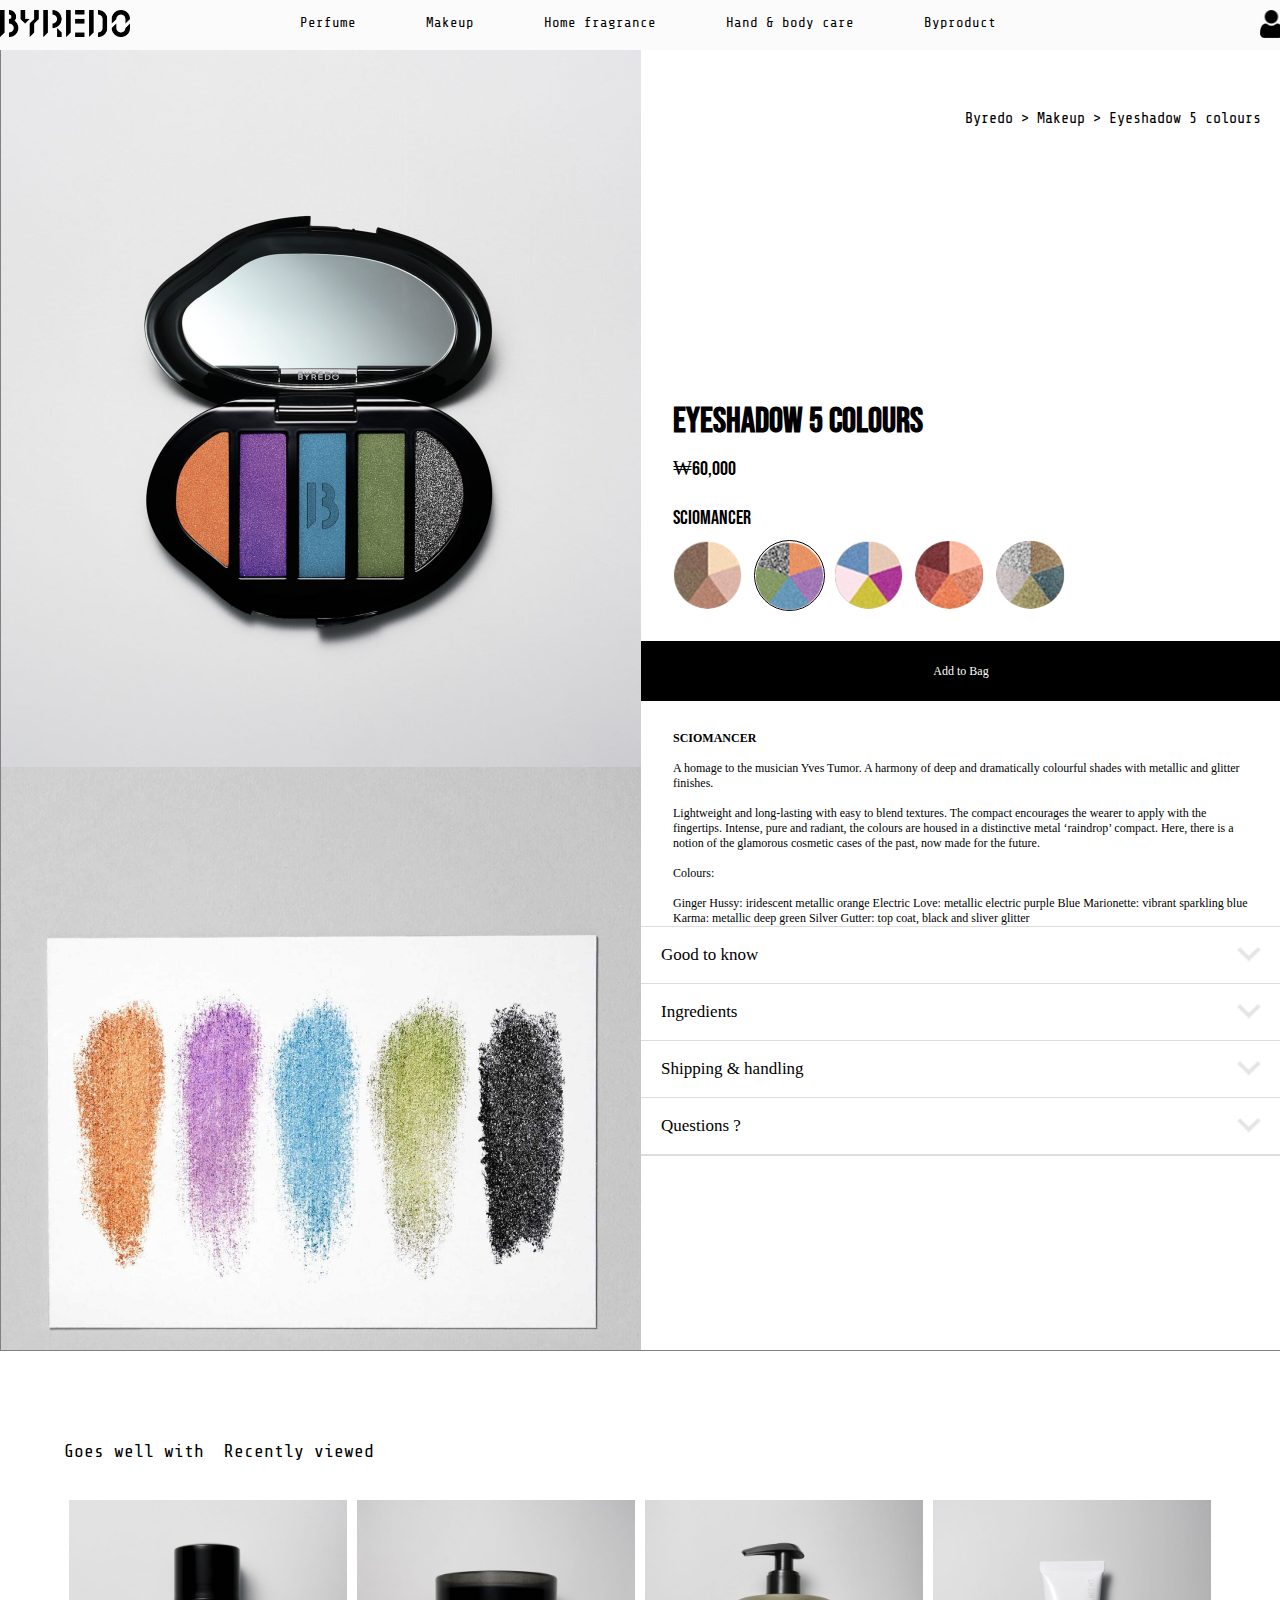
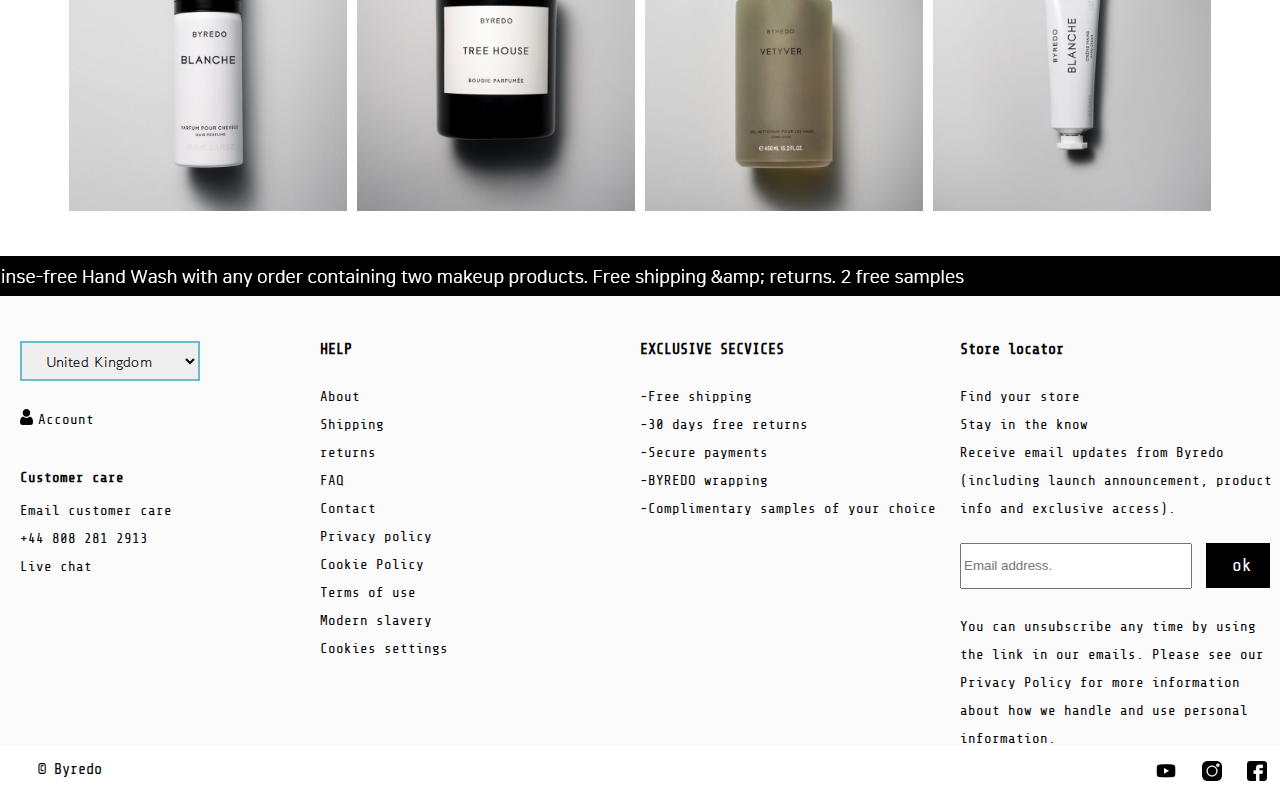
==== index2.html @ dfbf220b "Add files via upload" ====
<!DOCTYPE html>
<html lang="en">

<head>
    <meta charset="UTF-8">
    <title>Document</title>
    <meta name="viewport" content="width=device-width, initial-scale=1, minimum-scale=1, maximum-scale=1, user-scalable=no">

    <link rel="stylesheet" href="common/css/common.css">
    <link rel="stylesheet" href="maincss/main.css">
    <link rel="stylesheet" href="maincss/media.css">
    <link rel="stylesheet" href="common/css/common-media.css">

    <script src="mainjs/jquery-1.10.2.min.js"></script>
    <script src="js/jquery-3.4.1.min.js"></script>


    <link href="https://fonts.googleapis.com/css2?family=Major+Mono+Display&family=Share+Tech+Mono&display=swap" rel="stylesheet">
    <link href="https://fonts.googleapis.com/css2?family=Bebas+Neue&display=swap" rel="stylesheet">
    <link href="https://fonts.googleapis.com/css2?family=Oswald&Display&family=Gowun+Dodum&display=swap" rel="stylesheet">

    <link rel="preconnect" href="https://fonts.gstatic.com">


    <script type="text/javascript" src="mainjs/bestbook_zone.js"></script> <!-- 제이쿼리 라이이브러리 연동 -->
    <script type="text/javascript" src="mainjs/jquery.bxslider.min.js"></script> <!-- bxSlider 플러그인 연동 -->


    <script src="mainjs/main.js"></script>
    <script src="common/js/common.js"></script>

    <link rel="shortcut icon" href="images/favicon.ico">
</head>

<style>
.cont1 .c2 .circles li:first-child img {border:none;}   
.cont1 .c2 .circles li:first-child img:hover {border:solid 1px #000;}  
.cont1 .c2 .circles li:nth-child(2) img {border:solid 1px #000;}
</style>
<body>

    <header class="header">

        <div class="header_menu_mt">
            <h1><a href="index.html"><img src="images/logo.png" alt="logo_pc"></a></h1>

            <p class="ic_menu"><img src="images/menu_icon.png" alt="ic_menu"></p>
            <p class="search"><a href="#"><img src="images/search2.png" alt="search"></a></p>

            <div class="search_box">
                <div class="search_in">
                    <input type="text" placeholder="search" class="search_txt">
                    <!--<input type="button" value="search" class="search_btn">-->
                    <p class="close_btn"><a>x</a></p>
                </div>
            </div>
        </div>



        <div class="header_menu_pc">
            <div class="header_menu">
                <h1><a href="index.html"><img src="images/logo.png"></a></h1>
                <nav class="nav">
                    <ul class="gnb">
                        <li><a href="#">Perfume<span class="circle"></span></a>
                            <ul class="sub1 subm">
                                <li><a href="#">Discover</a>
                                    <ul>
                                        <li><a href="#">Best sellers</a></li>
                                        <li><a href="#">New arrivals</a></li>
                                        <li><a href="#">Gift card</a></li>
                                        <li><a href="#">Mister Marvelous</a></li>
                                    </ul>
                                </li>
                                <li><a href="#">Categories</a>
                                    <ul>
                                        <li><a href="#">Shop all</a></li>
                                        <li><a href="#">Perfumes</a></li>
                                        <li><a href="#">Discovert set</a></li>
                                        <li><a href="#">Travel editions</a></li>
                                        <li><a href="#">Perfume extracts</a></li>
                                        <li><a href="#">Hair perfumes</a></li>
                                    </ul>
                                </li>
                                <li><a href="#">Best sellers</a>
                                    <ul>
                                        <li><a href="#">Bal d'Afrique</a></li>
                                        <li><a href="#">Majave Ghost</a></li>
                                        <li><a href="#">Gypsy Water</a></li>
                                        <li><a href="#">Rose of No Man's Land</a></li>
                                        <li><a href="#">Blanche</a></li>
                                    </ul>
                                </li>
                                <li><a href="#"><img src="images/sub_1.png"></a>
                                </li>
                            </ul>
                        </li>
                        <li><a href="#">Makeup<span class="circle"></span></a>
                            <ul class="sub2 subm">
                                <li><a href="#">Discover</a>
                                    <ul>
                                        <li><a href="#">Best sellers</a></li>
                                        <li><a href="#">New arrivals</a></li>
                                        <li><a href="#">Gift card</a></li>
                                        <li><a href="#">Mister Marvelous</a></li>
                                    </ul>
                                </li>
                                <li><a href="#">Categories</a>
                                    <ul>
                                        <li><a href="#">Shop all</a></li>
                                        <li><a href="#">Eyes</a></li>
                                        <li><a href="#">Lips</a></li>
                                        <li><a href="#">Face</a></li>
                                        <li><a href="#">Accessories</a></li>
                                    </ul>
                                </li>
                                <li><a href="#">Product<span class="circle"></span></a>
                                    <ul>
                                        <li><a href="#">Mascara</a></li>
                                        <li><a href="#">Eyeliner</a></li>
                                        <li><a href="#">Eyeshadow</a></li>
                                        <li><a href="#">Lipstick</a></li>
                                        <li><a href="#">Lip Balm</a></li>
                                        <li><a href="#">Colour Stick</a></li>
                                        <li><a href="#">Pencil</a></li>
                                    </ul>
                                </li>
                                <li><a href="#"><img src="images/sub_2a.png"></a>
                                </li>
                                <li><a href="#"><img src="images/sub_2b.png"></a></li>
                            </ul>
                        </li>
                        <li><a href="#">Home fragrance<span class="circle"></span></a>
                            <ul class="sub3 subm">
                                <li><a href="#">Discover</a>
                                    <ul>
                                        <li><a href="#">Best sellers</a></li>
                                        <li><a href="#">New arrivals</a></li>
                                        <li><a href="#">Gift card</a></li>
                                        <li><a href="#">Mister Marvelous</a></li>
                                    </ul>
                                </li>
                                <li><a href="#">Categories</a>
                                    <ul>
                                        <li><a href="#">shop all</a></li>
                                        <li><a href="#">candies</a></li>
                                        <li><a href="#">home fragrances</a></li>
                                        <li><a href="#">Textile perfume</a></li>
                                        <li><a href="#">Bentgablenits</a></li>
                                        <li><a href="#">Accessories</a></li>

                                    </ul>
                                </li>
                                <li><a href="#"><img src="images/sub_3a.png"></a>
                                </li>
                                <li><a href="#"><img src="images/sub_3b.png"></a>
                                </li>
                            </ul>
                        </li>
                        <li><a href="#">Hand &amp; body care<span class="circle"></span></a>
                            <ul class="sub4 subm">
                                <li><a href="#">Discover</a>
                                    <ul>
                                        <li><a href="#">Best sellers</a></li>
                                        <li><a href="#">New arrivals</a></li>
                                        <li><a href="#">Gift card</a></li>
                                        <li><a href="#">Mister Marvelous</a></li>
                                    </ul>
                                </li>
                                <li><a href="#">Categories</a>
                                    <ul>
                                        <li><a href="#">shop all</a></li>
                                        <li><a href="#">Hand care</a></li>
                                        <li><a href="#">Body care</a></li>
                                    </ul>
                                </li>
                                <li><a href="#"><img src="images/sub_4a.png"></a>
                                    <ul>
                                    </ul>
                                </li>
                                <li><a href="#"><img src="images/sub_4b.png"></a>
                                </li>
                            </ul>
                        </li>
                        <li><a href="#">Byproduct<span class="circle"></span></a>
                            <ul class="subm sub5">
                                <li><a href="#">Discover</a>
                                    <ul>
                                        <li><a href="#">Best sellers</a></li>
                                        <li><a href="#">New arrivals</a></li>
                                        <li><a href="#">Gift card</a></li>
                                        <li><a href="#">Mister Marvelous</a></li>
                                    </ul>
                                </li>
                                <li><a href="#">Categories</a>
                                    <ul>
                                        <li><a href="#">Latest drop</a></li>
                                        <li><a href="#">Eyewear</a></li>
                                        <li><a href="#">small leather goods</a></li>
                                        <li><a href="#">Footwear</a></li>
                                        <li><a href="#">Home</a></li>
                                        <li><a href="#">About Byproduct</a></li>
                                    </ul>
                                </li>
                                <li><a href="#">Product<span class="circle"></span></a>
                                    <ul>
                                        <li><a href="#">BYPRODCUT 37 - The Slash</a></li>
                                        <li><a href="#">BYPRODUCT 36 - Infraluna</a></li>
                                    </ul>
                                </li>
                                <li><a href="#"><img src="images/sub_5a.png"></a>
                                </li>
                            </ul>
                        </li>
                    </ul>
                    <!--gnb-->
                    <ul class="gnb2">
                        <li class="user"><a href="#"><img src="images/user.png"></a></li>
                        <li class="search"><a href="#"><img src="images/search.png"></a></li>
                    </ul>
                </nav>
                <!--nav-->
            </div>
            <!--head_menu-->
        </div>
        <!-------header_menu_pc-------->
        

        <div class="gnb_back"></div>


        <div class="search_box">
            <div class="search_in">
                <input type="text" placeholder="Search" class="search_txt">
                <p class="close_btn"><a>x</a></p>
            </div>
        </div>
        <!--search_box-->
        <div class="user_box">
            <ul>
                <li><a href="#">Login</a></li>
                <li><a href="#">Join</a></li>
                <li><a href="#">Shipping</a></li>
                <li><a href="#">Service</a></li>
            </ul>
        </div>

    </header>
    <!----------------------------header--------------------------->
    
    

    

    <div class="left_menu">
        <ul class="gnb3">
            <li><a href="#">Perfume</a>
                <ul class="sub1 subm">
                    <li><a href="#">Discover</a>
                        <ul>
                            <li><a href="#">Best sellers</a></li>
                            <li><a href="#">New arrivals</a></li>
                            <li><a href="#">Gift card</a></li>
                            <li><a href="#">Mister Marvelous</a></li>
                        </ul>
                    </li>
                    <li><a href="#">Categories</a>
                        <ul>
                            <li><a href="#">Shop all</a></li>
                            <li><a href="#">Perfumes</a></li>
                            <li><a href="#">Discovert set</a></li>
                            <li><a href="#">Travel editions</a></li>
                            <li><a href="#">Perfume extracts</a></li>
                            <li><a href="#">Hair perfumes</a></li>
                        </ul>
                    </li>
                    <li><a href="#">Best sellers</a>
                        <ul>
                            <li><a href="#">Bal d'Afrique</a></li>
                            <li><a href="#">Majave Ghost</a></li>
                            <li><a href="#">Gypsy Water</a></li>
                            <li><a href="#">Rose of No Man's Land</a></li>
                            <li><a href="#">Blanche</a></li>
                        </ul>
                    </li>
                    <li><a href="#"><img src="images/sub_1.png"></a>
                    </li>
                </ul>
            </li>
            <li><a href="#">Makeup</a>
                <ul class="sub2 subm">
                    <li><a href="#">Discover</a>
                        <ul>
                            <li><a href="#">Best sellers</a></li>
                            <li><a href="#">New arrivals</a></li>
                            <li><a href="#">Gift card</a></li>
                            <li><a href="#">Mister Marvelous</a></li>
                        </ul>
                    </li>
                    <li><a href="#">Categories</a>
                        <ul>
                            <li><a href="#">Shop all</a></li>
                            <li><a href="#">Eyes</a></li>
                            <li><a href="#">Lips</a></li>
                            <li><a href="#">Face</a></li>
                            <li><a href="#">Accessories</a></li>
                        </ul>
                    </li>
                    <li><a href="#">Product</a>
                        <ul>
                            <li><a href="#">Mascara</a></li>
                            <li><a href="#">Eyeliner</a></li>
                            <li><a href="#">Eyeshadow</a></li>
                            <li><a href="#">Lipstick</a></li>
                            <li><a href="#">Lip Balm</a></li>
                            <li><a href="#">Colour Stick</a></li>
                            <li><a href="#">Pencil</a></li>
                        </ul>
                    </li>
                    <li><a href="#"><img src="images/sub_2a.png"></a>
                    </li>
                    <li><a href="#"><img src="images/sub_2b.png"></a></li>
                </ul>
            </li>
            <li><a href="#">Home fragrance</a>
                <ul class="sub3 subm">
                    <li><a href="#">Discover</a>
                        <ul>
                            <li><a href="#">Best sellers</a></li>
                            <li><a href="#">New arrivals</a></li>
                            <li><a href="#">Gift card</a></li>
                            <li><a href="#">Mister Marvelous</a></li>
                        </ul>
                    </li>
                    <li><a href="#">Categories</a>
                        <ul>
                            <li><a href="#">shop all</a></li>
                            <li><a href="#">candies</a></li>
                            <li><a href="#">home fragrances</a></li>
                            <li><a href="#">Textile perfume</a></li>
                            <li><a href="#">Bentgablenits</a></li>
                            <li><a href="#">Accessories</a></li>

                        </ul>
                    </li>
                    <li><a href="#"><img src="images/sub_3a.png"></a>
                    </li>
                    <li><a href="#"><img src="images/sub_3b.png"></a>
                    </li>
                </ul>
            </li>
            <li><a href="#">Hand &amp; body care</a>
                <ul class="sub4 subm">
                    <li><a href="#">Discover</a>
                        <ul>
                            <li><a href="#">Best sellers</a></li>
                            <li><a href="#">New arrivals</a></li>
                            <li><a href="#">Gift card</a></li>
                            <li><a href="#">Mister Marvelous</a></li>
                        </ul>
                    </li>
                    <li><a href="#">Categories</a>
                        <ul>
                            <li><a href="#">shop all</a></li>
                            <li><a href="#">Hand care</a></li>
                            <li><a href="#">Body care</a></li>
                        </ul>
                    </li>
                    <li><a href="#"><img src="images/sub_4a.png"></a>
                        <ul>
                        </ul>
                    </li>
                    <li><a href="#"><img src="images/sub_4b.png"></a>
                    </li>
                </ul>
            </li>
            <li><a href="#">Byproduct</a>
                <ul class="subm sub5">
                    <li><a href="#">Discover</a>
                        <ul>
                            <li><a href="#">Best sellers</a></li>
                            <li><a href="#">New arrivals</a></li>
                            <li><a href="#">Gift card</a></li>
                            <li><a href="#">Mister Marvelous</a></li>
                        </ul>
                    </li>
                    <li><a href="#">Categories</a>
                        <ul>
                            <li><a href="#">Latest drop</a></li>
                            <li><a href="#">Eyewear</a></li>
                            <li><a href="#">small leather goods</a></li>
                            <li><a href="#">Footwear</a></li>
                            <li><a href="#">Home</a></li>
                            <li><a href="#">About Byproduct</a></li>
                        </ul>
                    </li>
                    <li><a href="#">Product</a>
                        <ul>
                            <li><a href="#">BYPRODCUT 37 - The Slash</a></li>
                            <li><a href="#">BYPRODUCT 36 - Infraluna</a></li>
                        </ul>
                    </li>
                    <li><a href="#"><img src="images/sub_5a.png"></a>
                    </li>
                </ul>
            </li>
        </ul>
        <!--gnb-->
        <p class="user"><img src="images/user.png"></p>
        <p class="close">X</p>
        <p class="logo_s"><img src="images/logo_s.png"></p>

    </div>
    <!-----------------left_menu------------------>



    <div class="contents">
        <section class="cont1">


            <div class="c1">
                <ul>
                    <li><img src="images/s2_1.jpg"></li>
                    <li><img src="images/s2_2.jpg"></li>
                    <li>
                        <ul>
                            <li><img src="images/s2_3.jpg"></li>
                            <li><img src="images/s2_4.jpg"></li>
                            <li><img src="images/s2_5.jpg"></li>
                        </ul>
                    </li>
                    <li><img src="images/7.png"></li>
                </ul>
            </div>

            <div class="c1_m">
                <ul>
                    <li><img src="images/s2_1.jpg"></li>
                    <li><img src="images/s2_2.jpg"></li>
                    <li><img src="images/s2_3.jpg"></li>
                    <li><img src="images/s2_4.jpg"></li>
                    <li><img src="images/s2_5.jpg"></li>
                    <li><img src="images/7.png"></li>
                </ul>

                <p class="prev_btn4">
                    <a href="#">
                        <img src="images/left_btn.png" alt="이전으로 이동" />
                    </a>
                </p>
                <p class="next_btn4">
                    <a href="#">
                        <img src="images/right_btn.png" alt="다음으로 이동" />
                    </a>
                </p>
            </div>


            <div class="c2">
                <p class="location"><a href="#">Byredo</a> > <a href="#">Makeup</a> > <a href="#">Eyeshadow 5 colours</a></p>
                <h2>Eyeshadow 5 Colours<br> <span>&#8361;60,000</span> </h2>

                <h3>SCIOMANCER</h3>
                <ul class="circles">
                    <li><a href="index.html"><img src="images/color_01.png"></a></li>
                    <li><a href="index2.html"><img src="images/color_02.png"></a></li>
                    <li><a href="#"><img src="images/color_03.png"></a></li>
                    <li><a href="#"><img src="images/color_04.png"></a></li>
                    <li><a href="#"><img src="images/color_05.png"></a></li>

                </ul>




                <p class="cart_btn"><a href="#">Add to Bag</a></p>

                <p class="text">
                    <b>SCIOMANCER</b><br><br>

                    A homage to the musician Yves Tumor. A harmony of deep and dramatically colourful shades with metallic and glitter finishes.<br><br>

                    Lightweight and long-lasting with easy to blend textures. The compact encourages the wearer to apply with the fingertips. Intense, pure and radiant, the colours are housed in a distinctive metal ‘raindrop’ compact. Here, there is a notion of the glamorous cosmetic cases of the past, now made for the future.<br><br>

                    Colours:<br><br>

                    Ginger Hussy: iridescent metallic orange
                    Electric Love: metallic electric purple
                    Blue Marionette: vibrant sparkling blue
                    Karma: metallic deep green
                    Silver Gutter: top coat, black and sliver glitter<br>


                </p>
                <!--text-->

                <div class="rnb">
                    <nav>
                        <ul>
                            <li>
                                <a href="">Good to know <img src="images/arrow_down.png"></a>
                                <ul>
                                    <li>-Lightweight</li>
                                    <li>-Long-lasting</li>
                                    <li>-Easy to blend</li> 
                                    <li>-pigment</li>

                                </ul>
                            </li>
                            <li><a href="">Ingredients <img src="images/arrow_down.png"></a>
                                <ul>
                                    <li>Talc, Mica, Calcium sodium borosilicate, Octyldodecyl stearoyl stearate, Synthetic fluorphlogopite, Dimethicone, Magnesium myristate, Dipentaerythrityl Hexahydroxystearate/Hexastearate/Hexarosinate, Silica, Polyglyceryl-2 triisostearate, Zinc stearate, Ethylhexylglycerin, Dehydroacetic acid, Sorbic acid, Tin oxide, Stearic acid, Palmitic acid, Maltodextrin, Lauric acid.

                                    Please be aware that ingredient lists may change or vary from time to time. To confirm that a BYREDO product is suitable for your personal use, please consult the list of ingredients that is included on the product packaging.</li>
                                </ul>
                            </li>
                            <li>
                                <a href="">Shipping &amp; handling <img src="images/arrow_down.png"></a>
                                <ul>


                                    <li><input type="text" placeholder="Postal Code."><span class="btn"><a href="#">View Option</a></span></li>
                                    <li>Europe Standard - Please note that order shipments may take up to 10 business days after dispatch
                                        Import duties will be fully covered.</li>
                                </ul>
                            </li>
                            <li><a href="">Questions ? <img src="images/arrow_down.png"></a>
                                <ul>
                                    <li><a href="">Email customer care</a></li>
                                    <li><a href="">+44 808 281 2913</a></li>
                                    <li><a href="">Live chat</a></li>
                                </ul>
                            </li>
                            <li><a href="#"></a></li>
                        </ul>
                    </nav>

                </div>
                <!--rnb-->
            </div>
            <!--c2-->

        </section>
        <!----cont1---->

        <section class="cont2">
             <div class="tab_group">
            <nav class="tab">
                <ul>
                  <li class="on">Goes well with</li>
                  <li class="on2">Recently viewed</li>
                </ul>
            </nav>
            
            
            <div class="tab_content on">
                <ul class="first">
                   <ul>
                    <li><a href="#">
                    <div class="screen">
                      <h2 class="top">Blanche<br> 30ml hand cream </h2>
					  <p class="bottom">&#8361;60,000</p>
                    <img src="images/rec_01.jpg"></div>
                    </a></li>
                    
                     <li><a href="#">
                    <div class="screen">
                      <p class="top">Tree House<br>240g candle</p>
					  <p class="bottom">&#8361;100,800</p>
                    <img src="images/rec_02.jpg"></div>
                    </a></li>
                    
                     <li><a href="#">
                    <div class="screen">
                      <p class="top">Blanche<br>75ml Hair perfume</p>
					  <p class="bottom">&#8361;92,000</p>
                    <img src="images/rec_03.jpg"></div>
                    </a></li>
                    
                     <li><a href="#">
                    <div class="screen">
                      <p class="top">Veryver<br>Hand wash</p>
					  <p class="bottom">&#8361;82,000</p>
                    <img src="images/rec_04.jpg"></div>
                    </a></li>
                    
                    
                    </ul>
                    
                </ul><!--first-->
            </div><!--tab_content on-->
            
            
            
            <div class="tab_content on2">
                <ul class="second">
                       <ul>
                        <li><a href="#">
                    <div class="screen">
                      <p class="top">Blanche<br>75ml Hair perfume</p>
					  <p class="bottom">&#8361;92,000</p>
                    <img src="images/view_01.jpg"></div>
                    </a></li>
                    
                     <li><a href="#">
                    <div class="screen">
                      <p class="top">Veryver<br>Hand wash</p>
					  <p class="bottom">&#8361;82,000</p>
                    <img src="images/view_02.jpg"></div>
                    </a></li>  
                    </ul>
                </ul>
                
            </div>
              </div><!--tab_group--> 
        </section>
        <!---------cont2-------->
    </div>
    <!---------------contents-------------------->



    <section class="moving"></section>



    <footer class="footer">
        <div class="foot1">
            <div>
                <ul>
                    <li><select>
                            <option>
                                <img src="images/n5.png">United Kingdom
                            </option>
                            <option><span><img src="images/n2.png"></span>Austria</option>
                            <option><img src="images/n2.png">Belgium</option>
                            <option><img src="images/n3.png">Bulgaria</option>
                            <option><img src="images/n4.png">Canada</option>
                            <option><img src="images/n1.png">Italy</option>

                        </select></li>

                    <li><a href="#"><img src="images/user.png">Account</a></li>
                    <li><b>Customer care</b></li>
                    <li><a href="#">Email customer care</a></li>
                    <li><a href="#">+44 808 281 2913</a></li>
                    <li><a href="#">Live chat</a></li>
                </ul>
            </div>

            <div>
                <ul>
                    <li><b>HELP</b></li>
                    <li><a href="#">About</a></li>
                    <li><a href="#">Shipping</a></li>
                    <li><a href="#">returns</a></li>
                    <li><a href="#">FAQ</a></li>
                    <li><a href="#">Contact</a></li>
                    <li><a href="#">Privacy policy</a></li>
                    <li><a href="#">Cookie Policy</a></li>
                    <li><a href="#">Terms of use</a></li>
                    <li><a href="#">Modern slavery</a></li>
                    <li><a href="#">Cookies settings</a></li>
                </ul>

            </div>
        </div>
        <!----foot1---->




        <div class="foot2">
            <div>
                <ul>
                    <li><b>EXCLUSIVE SECVICES</b></li>
                    <li>-Free shipping</li>
                    <li>-30 days free returns</li>
                    <li>-Secure payments</li>
                    <li>-BYREDO wrapping</li>
                    <li>-Complimentary samples of your choice</li>
                </ul>
            </div>

            <div>
                <ul>
                    <li><b>Store locator</b></li>
                    <li><a href="#">Find your store</a></li>
                    <li><a href="#">Stay in the know</a></li>
                    <li>Receive email updates from Byredo (including launch announcement, product info and exclusive access).</li>
                    <li><input type="text" placeholder="Email address."><span class="btn"><a href="#">ok</a></span></li>
                    <li>You can unsubscribe any time by using the link in our emails.
                        Please see our Privacy Policy for more information about how we handle and use personal information.</li>
                </ul>

            </div>
        </div>
        <!----foot2---->


        <ul class="foot3">
            <li>
                © Byredo </li>
            <li><a href="https://www.facebook.com/byredo/"><img src="images/facebook.png"></a></li>
            <li><a href="https://www.instagram.com/officialbyredo/"><img src="images/instagram.png"></a></li>
            <li><a href="https://www.youtube.com/watch?v=MEN4y65dtQ8"><img src="images/utube.png"></a></li>
        </ul>
    </footer>
    <!---------------------footer-------------------->


    <footer class="footer_m">
        <div class="snb">
            <nav>
                <ul>
                    <li>
                        <a href="">Customer care <img src="images/arrow_down.png"></a>
                        <ul>
                            <li><a href="">Email customer care</a></li>
                            <li><a href="">+44 808 281 2913</a></li>
                            <li><a href="">Live chat</a></li>
                        </ul>
                    </li>
                    <li><a href="">HELP <img src="images/arrow_down.png"></a>
                        <ul>
                            <li><a href="">About</a></li>
                            <li><a href="">Shipping</a></li>
                            <li><a href="">returns</a></li>
                            <li><a href="">FAQ</a></li>
                            <li><a href="">Contact</a></li>
                            <li><a href="">Privacy policy</a></li>
                            <li><a href="">Cookie Polic</a></li>
                            <li><a href="">Terms of use</a></li>
                            <li><a href="">Modern slaver</a></li>
                        </ul>
                    </li>
                    <li>
                        <a href="">EXCLUSIVE SECVICE <img src="images/arrow_down.png"></a>
                        <ul>
                            <li><a href="">Free shipping</a></li>
                            <li><a href="">30 days free returns</a></li>
                            <li><a href="">Secure payment</a></li>
                            <li><a href="">BYREDO wrapping</a></li>
                            <li><a href="">Complimentary samples of your choice</a></li>
                        </ul>
                    </li>
                    <li><a href="">Store locator <img src="images/arrow_down.png"></a>
                        <ul>
                            <li><a href=""> Find your store</a></li>
                            <li><a href=""> Stay in the know</a></li>
                            <li><a href=""> Receive email updates from Byredo </a></li>
                        </ul>
                    </li>
                    <li><a href="">Stay in the know <img src="images/arrow_down.png"></a>
                        <ul class="loop">
                            <li><a href="">Receive email updates from Byredo </a></li>
                            <li><input type="text" placeholder="Email address."><span class="btn"><a href="#">ok</a></span></li>
                            <li> You can unsubscribe any time by using the link in our emails. Please see our Privacy Policy for more information about how we handle and use personal information.</li>
                        </ul>
                    </li>
                </ul>
            </nav>

        </div>
        <ul class="foot3">
            <li> © Byredo </li>
            <li><a href="https://www.facebook.com/byredo/"><img src="images/facebook.png"></a></li>
            <li><a href="https://www.instagram.com/officialbyredo/"><img src="images/instagram.png"></a></li>
            <li><a href="https://www.youtube.com/watch?v=MEN4y65dtQ8"><img src="images/utube.png"></a></li>
        </ul>

    </footer>
    <!-----------------footer_m----------------------->

</body>

</html>
---- common/css/common.css ----
@charset "utf-8";

/*base*/
body,ul,li,ol,p,h1,h2,h3,h4,h5,h6,dl,dt,dd{margin:0;padding:0;}
body{font:normal 12px "맑은 고딕", Malgun Gothic, serif;}
ul{list-style: none;}
img{border:0;vertical-align: top;}
a{text-decoration: none; color:#000;}
table{ border-collapse:collapse;}


#wrap{width:100%;overflow: hidden;}

.header {
    position: fixed;
    top: 0;
    left: 0;
    z-index: 4;
    width: 100%;
    height: 50px;
    background: #fbfbfb;
}

.header_menu {
    position: relative;
    height: 50px;
    margin: 0 auto;
    width: 1400px;

}

.header_menu:after {
    content: "";
    clear: both;
    display: block;
}

.header_menu h1 {
    float: left;
}

.header_menu h1 img {
    width: 130px;
    padding-top: 10px;
}

.nav {
    box-sizing: border-box;
    height: 100%;
}

.nav:after {
    content: "";
    clear: both;
    display: block;
}

.gnb {
    float: right;
    height: 50px;
    width: 1100px;
    margin: 0 auto;
    padding-top: 15px;
}


.gnb > li {
    position: static;
    float: left;
    padding-right: 70px;
    height: 30px;
    /*높이 x0*/
}

.gnb > li > a:hover {
    color: #a2d9bc;
}

.gnb > li:before {
    content: "";
    position: absolute;
    left: 0;
    top: 50px;
    height: 320px;
    background: #fbfbfb;
    width: 100%;
    display: none;
}


.gnb > li:nth-child(1):hover:before {display: block;}
.gnb > li:nth-child(2):hover:before {display: block;}
.gnb > li:nth-child(3):hover:before {display: block;}
.gnb > li:nth-child(4):hover:before {display: block;}
.gnb > li:nth-child(5):hover:before {display: block;}



.gnb > li:last-child {
    padding-right: 0px;
}

.gnb > li > a {
    color: #000;
    font: normal 14px "Share Tech Mono";
}



/*subm*/
.gnb > li > ul {
    position: absolute;
    top: 40px;
    width: 1270px;
    height: 350px;
    left: 50%;
    transform: translateX(-50%);
}

.gnb > li > ul:after {
    content: "";
    clear: both;
    display: block;
}

.gnb > li > ul > li {
    float: left;
    width: 200px;
    padding-top: 40px;
    box-sizing: border-box;
    margin-right: 13px;
}

.gnb > li > ul > li > a {
    margin-bottom: 12px;
    display: block;
    font-size: 1.2rem;
    font-weight: 700;
}

.gnb > li > ul > li > ul > li {
    margin-bottom: 12px;
}

/*소메뉴 아래 간격*/

.gnb > li > ul > li > ul > li a {
    font: normal 14px "Share Tech Mono";
    color: #717171;
    transition: all 0.4s linear 0s;
}

.gnb > li > ul > li > ul > li:hover a {
    font: normal 14px "Share Tech Mono";
    color: #000;
}

.gnb > li > ul > li:last-child {
    margin-right: 0;
}

.gnb > li > ul > li img:hover {
    opacity: 0.8;
}


.gnb > li:nth-of-type(1) > ul {display: none;}
.gnb > li:nth-of-type(2) > ul {display: none;}
.gnb > li:nth-of-type(3) > ul {display: none;}
.gnb > li:nth-of-type(4) > ul {display: none;}
.gnb > li:nth-of-type(5) > ul {display: none;}

.gnb > li:hover > ul {display: block;}




/*------gnb2 헤더 오른쪽 버튼------*/
.gnb2 {
    position: absolute;
    right: 20px;
    margin-right: 20px;
    width: 100px;
    height: 50px;
}

.gnb2 li {
    float: left;
    padding-top: 10px;
}

.gnb2 li img {
    width: 23px;
}

.gnb2 li img:hover {
    filter: invert(77%) sepia(13%) saturate(588%) hue-rotate(96deg) brightness(104%) contrast(90%);
}

.gnb2 li:first-child {
    margin-right: 20px;
}

.gnb2 .user {}

.gnb2 .search_bar()






/*-------header_menu_mt--------*/
.header_menu_mt {
    width: 100%;
    height: 50px;
    position: relative;
    background: #fbfbfb;
}

.header_menu_mt h1 {
    text-align: center;
}

.header_menu_mt h1 img {
    width: 130px;
    padding-top: 10px;
}

.header_menu_mt .ic_menu {
    position: absolute;
    top: 13px;
    left: 10px;
}

.header_menu_mt .ic_menu img {
    width: 35px;
}

.header_menu_mt .search {
    position: absolute;
    top: 7px;
    right: 10px;
}

.header_menu_mt .search img {
    width: 30px;
}




/*-----------search & user btn-------------*/
.search_box {
    display: none;
    position: absolute;
    width: 100%;
    height: 50px;
    z-index: 20;
    background: rgba(255, 255, 255, 0.8);
    box-sizing: border-box;
    border: none;
    top: 50px;
}

.search_in {
    margin: 0 auto;
    width: 95%;
    height: 40px;
}

.search_in .search_txt {
    width: 90%;
    height: 40px;
    margin-top: 5px;
    box-sizing: border-box;
    border: 1px solid #999;
}


.search_in .close_btn {
    float: right;
    width: 5%;
    color: #646464;
    font: normal 50px "Gowun Dodum";
    height: 45px;
    cursor: pointer;
}

.search_in .close_btn a {
    color: #646464;
    display: block;
    line-height: 35px;
}


.user_box {
    display: none;
    position: absolute;
    right: 20px;
    margin-right: 20px;
    width: 100px;
    height: 200px;
}

.user_box ul {
    background: #fbfbfb;
}

.user_box ul li {
    width: 100%;
    height: 50px;
    line-height: 40px;
}

.user_box ul li a {
    font: normal 15px "Gowun Dodum";
    display: block;
    width: 100%;
    height: 50px;
    text-align: center;
    line-height: 50px;
    color: #000;
}

.user_box ul li a:hover {
    background: #d2d2d2;
}





/*--------left_menu---------*/

.left_menu {
    width: 300px;
    height: 100%;
    position: fixed;
    top: 0;
    left: -300px;
    background: #fbfbfb;
    z-index: 300;
    padding-top: 80px;
}

.gnb3 {
    line-height: 2
}

.gnb3 > li {
    border-top: 1px solid rgba(0, 0, 0, 0.15);
    line-height: 2.5;
}

.gnb3 > li:last-child {
    border-bottom: 1px solid rgba(0, 0, 0, 0.15);
}

.gnb3 > li > a {
    color: #7c7c7c;
    font: normal 14px "Share Tech Mono";
    line-height: 45px;
    display: block;
    padding-left: 15px;
    box-sizing: border-box;
}

.gnb3 > li:hover > a {
    background: rgba(0, 0, 0, 0.8);
    color: #a2d9bc;
}

.gnb3 ul {
    display: none;
}

.gnb3 ul li {
    background: rgba(0, 0, 0, 0.6);
}

.gnb3 ul li a {
    color: rgba(255, 255, 255, 0.9);
    display: block;
    padding-left: 15px;
    box-sizing: border-box;
}

.gnb3 ul li a:hover {
    background: rgba(255, 255, 255, 0.2);
}

.gnb3 ul li img {
    display: none;
}


/*--left_menu_btn--*/
.left_logo {
    position: absolute;
    top: 80%;
    left: 40%;
    text-align: center;
}

.left_logo img {
    width: 50px;
}

.left_menu .close {
    position: absolute;
    top: 8px;
    right: 18px;
    color: #000;
    font-size: 25px;
    cursor: pointer;
}

.left_menu .user img {
    position: absolute;
    top: 15px;
    left: 15px;
    width: 23px;
}

.left_menu .user img:hover {
    filter: invert(77%) sepia(13%) saturate(588%) hue-rotate(96deg) brightness(104%) contrast(90%);
}

.left_menu .logo_s {
    position: absolute;
    width: 100%;
    top: 600px;
    text-align: center;
}

.left_menu .logo_s img {
    width: 30px;
    text-align: center;
}






/*---------footer_pc_t----------*/

.footer {
    position: relative;
    width: 100%;
}

.footer > div {
    width: 50%;
    position: relative;
    overflow: hidden;
    float: left;
    height: 450px;
    background: #fbfbfb;
}

.footer > div > div {
    float: left;
    width: 50%;
}

.footer > div > div ul {
    margin-top: 30px;
    position: relative;
}


.footer > div > div ul li:first-child {
    margin: 45px 0 25px;
    font: normal 15px "Share Tech Mono";
}

.footer > div > div ul li {
    font: normal 14px "Share Tech Mono";
    line-height: 2;
}

.footer > div > div ul li a:hover {
    font-weight: bold;
}

.footer > div > div ul li img {
    width: 13px;
    padding-top: 3px;
    margin-right: 5px;
}

.foot1 > div:first-child > ul {
    margin-left: 20px;
}

.foot1 > div:first-child > ul li:nth-child(3) {
    margin: 30px 0 5px;
}


.foot1 > div li select {
    width: 60%;
    height: 40px;
    border: 2px solid #6bbac9;
    color: #000;
    font: normal 15px "Gowun Dodum";
    padding: 0 20px;
    box-sizing: border-box;
    line-height: 2;
}

.foot2 > div:nth-child(2) > ul > li:nth-child(5) {
    width: 100%;
    float: left;
    height: 50px;
    overflow: hidden;
    position: relative;
    margin: 20px 0;
}

.foot2 > div > ul > li:nth-child(5) input {
    width: 70%;
    height: 40px;
    line-height: 40px;
}

.foot2 > div > ul > li:nth-child(5) .btn {
    float: right;
    width: 20%;
    height: 45px;
    background: #000;
    text-align: center;
    margin-right: 3%;
}

.foot2 > div > ul > li:nth-child(5) .btn a {
    display: block;
    box-sizing: border-box;
    color: #fff;
    text-align: center;
    font: normal 18px "Share Tech Mono";
    height: 45px;
    line-height: 45px;
    padding-left: 10%;
}


.footer .foot3 {
    position: relative;
    width: 100%;
    padding-top: 15px;
    height: 30px;
    overflow: hidden;
}

.footer .foot3 li:first-child {
    float: left;
    margin-left: 3%;
    font: normal 15px "Share Tech Mono";
}

.footer .foot3 li:nth-child(2) {
    margin: 0% 1% 0 1%;
}

.footer .foot3 li:nth-child(3){
    margin: 0% 1% 0 2%;
}



.footer .foot3 li {
    float: right;
}

.footer .foot3 li img {
    width: 20px;
}

.footer .foot3 li img:hover {
    filter: invert(77%) sepia(13%) saturate(588%) hue-rotate(96deg) brightness(104%) contrast(90%);
}




/*----------------footer_m-------------*/
.footer_m {
    width: 100%;
}

.snb {
    width: 100%;
}

.snb h2 {
    font-size: 23px;
    color: #000;
    line-height: 60px;
}

.snb nav > ul {
    width: 100%;
    border-top: 1px solid #ddd;
}

.snb nav > ul > li {
    width: 100%;
    border-bottom: 1px solid #ddd;
}

.snb nav > ul > li img {
    float: right;
    width: 25px;
    padding-top: 15px;
    margin-right: 20px;
    opacity: 0.4;
}

.snb nav > ul > li > a {
    display: block;
    padding: 0 0 0 20px;
    line-height: 56px;
    font-size: 17px;
    color: #000;
    transition: background-color .5s;
}


.snb nav > ul > li > ul {
    display: none;
    padding: 15px 0 13px;
    border-top: 1px solid #ddd;
    background: #f3f2f3;
}

.snb nav > ul > li > ul a {
    display: block;
    position: relative;
    padding: 0 0 0 34px;
    line-height: 31px;
    font-size: 13px;
    color: #000;
}

.snb nav > ul > li > ul > li a:hover {
    font-weight: bold;
}

.snb nav > ul > li.on > a.dep {
    color: #fff;
    background: rgba(0, 0, 0, 0.9);
}




/*.snb nav > ul > li:first-child---dont't work */
.snb nav > ul > li:first-child >ul li:first-child a::before {
        content:"";
        background: url(../images/email.png) no-repeat 0px 6px; 
        background-size:18px 18px;
        width:20px;
        height:23px;
        display:inline-block;
        margin-right: 3px;
}
.snb nav > ul > li:first-child >ul li:nth-child(2) a::before {
        content:"";
        background: url(../images/call01.png) no-repeat 0px 6px; 
        background-size:18px 18px;
        width:20px;
        height:24px;
        display:inline-block;
        margin-right: 3px;
}
.snb nav > ul > li:first-child >ul li:nth-child(3) a::before {
        content:"";
        background: url(../images/chat01.png) no-repeat 0px 9px; 
        background-size:17px 17px;
        width:20px;
        height:25px;
        display:inline-block;
        margin-right: 3px;
}




/*.snb nav > ul > li > .loop > li:nth-child(2)*/
.snb nav > ul > li > .loop > li:nth-child(2) {
    width: 100%;
    float: left;
    margin-bottom: 10px;
}

.snb nav > ul > li > .loop > li input {
    width: 65%;
    margin-left: 5%;
    height: 40px;
    line-height: 40px;
}

.snb nav > ul > li > .loop > li .btn {
    float: right;
    width: 20%;
    height: 45px;
    background: #000;
    margin-right: 5%;
}

.snb nav > ul > li > .loop > li .btn a {
    width: 20%;
    display: block;
    font: normal 18px "Share Tech Mono";
    height: 45px;
    line-height: 45px;
    text-align: center;
    color: #fff;
}

.snb nav > ul > li > .loop > li .btn:hover {
    opacity: 0.6;
}

.snb nav > ul > li > .loop > li:nth-child(3) {
    width: 90%;
    margin: 0 auto;
}

     
/*--footer_m--*/
.footer_m .foot3 {
    position: relative;
    width: 100%;
    padding-top: 15px;
    height: 30px;
    overflow: hidden;
}

.footer_m .foot3 li:first-child {
    float: left;
    margin-left: 3%;
    font: normal 15px "Share Tech Mono";
}

.footer_m .foot3 li:nth-child(2) {
    margin: 0% 1% 0 1%;
}
.footer_m .foot3 li:nth-child(3){
    margin: 0% 1% 0 2%;
}

.footer_m .foot3 li {
    float: right;
}

.footer_m .foot3 li img {
    width: 20px;
}

.footer_m .foot3 li img:hover {
    filter: invert(77%) sepia(13%) saturate(588%) hue-rotate(96deg) brightness(104%) contrast(90%);
}
---- maincss/main.css ----
@charset "utf-8";


/*-----------------------contents------------------------*/
.contents{
    position: relative; 
    width: 100%;
    margin: 49px auto 0;
    overflow: hidden;
}




/*-------------cont1-------------*/
.cont1{width: 100%;  position: relative; overflow: hidden;}
.cont1>div{float:left; position: relative; width: 50%;}
.cont1>div:first-child{ position: relative; width: 50%; overflow:auto; white-space: nowrap;
-ms-overflow-style: none;
}
.cont1>div:first-child::-webkit-scrollbar{
  display:none; 
}

.cont1{border:1px solid gray;width:100%;height:100%;
	margin:0 auto 40px;overflow:hidden;
}



.c1_m{margin:0 auto;
	width:100%;height:100%;
	position:relative;
}
.c1_m ul img{width:100%;}
.c1_m span, .c1_m span strong{
	display:block;text-align:center;
}
.c1_m span strong{
	color:#88332e;font-weight:bold;
}
.c1_m span{
	padding-top:18px;
}
.c1_m .prev_btn4{
	position:absolute;top:245px;left:5px; opacity: 0.6;
}
.c1_m .next_btn4{
	position:absolute;top:245px;right:5px; opacity: 0.6;
}



.cont1>div:first-child li{position: relative; width:100%; }
.cont1>div:first-child ul>li>ul{width:100%; overflow:hidden; }
.cont1>div:first-child ul>li>ul>li{float: left; width:33.3333333%;}
.cont1>div:first-child li img{width: 100%;}




/*----------.cont1_c2-----------*/
.cont1 .c2 .location{float: right; margin-right:20px; margin-top: 60px; font: normal 15px "Share Tech Mono";}
.cont1 .c2 .location a:hover{opacity: 0.7;}
.cont1 .c2 h2{margin-top:350px; padding-left: 5%;   font: bold 35px "Bebas Neue";}
.cont1 .c2 h2 span{font:normal 20px "Bebas Neue";}
.cont1 .c2 h3{ margin-top:20px;  padding-left: 5%; font:normal 20px "Bebas Neue";} 



.cont1 .c2 .circles{width: 90%; overflow: hidden; margin: 10px auto 0; }
.cont1 .c2 .circles li{width: 12%;  margin-right: 2%; float: left;}
.cont1 .c2 .circles li:last-child{margin-right: 32%; }
.cont1 .c2 .circles li img {width: 100%;  border-radius: 50%; }
.cont1 .c2 .circles li:first-child img {border:solid 1px #000;}
.cont1 .c2 .circles li img:hover{border:solid 1px #000;}


.cont1 .c2 .cart_btn{width: 100%; height: 60px; margin-top:30px;}
.cont1 .c2 .cart_btn a{width: 100%; height: 60px; text-align: center; line-height: 60px; display: block; box-sizing: border-box; color:#fff; background: #000; }
.cont1 .c2 .cart_btn a:hover{opacity: 0.8;}


.cont1 .c2 .text{width: 90%; overflow: hidden;  margin: 30px auto 0; }


/*-----------cont1_c2_rnb------------*/
.cont1 > div .rnb {
    width: 100%;
}

.cont1 .c2 .rnb h2 {
    font-size: 23px;
    color: #000;
    line-height: 60px;
}

.cont1 .c2 .rnb nav > ul {
    width: 100%;
    border-top: 1px solid #ddd;
}

.cont1 .c2 .rnb nav > ul > li {
    width: 100%;
    border-bottom: 1px solid #ddd;
}

.cont1 .c2 .rnb nav > ul > li img {
    float: right;
    width: 25px;
    padding-top: 15px;
    margin-right: 20px;
    opacity: 0.4;
}

.cont1 .c2 .rnb nav > ul > li > a {
    display: block;
    padding: 0 0 0 20px;
    line-height: 56px;
    font-size: 17px;
    color: #000;
    transition: background-color .5s;
}


.cont1 .c2 .rnb nav > ul > li > ul {
    display: none;
    padding: 15px 0 13px;
    border-top: 1px solid #ddd;
    background: #f3f2f3;
}

.cont1 .c2 .rnb nav > ul > li > ul a {
    display: block;
    position: relative;
    padding: 0 0 0 34px;
    line-height: 31px;
    font-size: 13px;
    color: #000;
}


.cont1 .c2 .rnb nav > ul > li.on > a.dep {
    color: #fff;
    background: #a6a6a6;
}


.cont1 .c2 .rnb nav > ul > li:nth-child(1) > ul li {
    width: 40%;
    font-size: 13px;
    line-height: 1.5;
    padding-left: 20%;
}

.cont1 .c2 .rnb nav > ul > li:nth-child(1) > ul li span {
    float: right;
}



.cont1 .c2 .rnb nav > ul > li:nth-child(2) > ul li {
    width: 90%;
    margin: 0 auto;
    overflow: auto;
}

.cont1 .c2 .rnb nav > ul > li:nth-child(3) > ul li {
    width: 80%;
    margin: 0 auto;
}

.cont1 .c2 .rnb nav > ul > li:nth-child(3) > ul li input {
    width: 55%;
    height: 40px;
}

.cont1 .c2 .rnb nav > ul > li:nth-child(3) > ul li .btn {
    float: right;
    width: 42%;
    height: 45px;
    background: #000;
    text-align: center;
    padding: 0 auto;
}

.cont1 .c2 .rnb nav > ul > li:nth-child(3) > ul li .btn a {
    width: 90%;
    display: block;
    box-sizing: border-box;
    font: normal 15px "Share Tech Mono";
    height: 45px;
    line-height: 45px;
    text-align: center;
    color: #fff;
}
.cont1 .c2 .rnb nav > ul > li:nth-child(4) >ul li:first-child a::before {
        content:"";
        background: url(../images/email.png) no-repeat 0px 6px; 
        background-size:19px 19px;
        width:20px;
        height:23px;
        display:inline-block;
        margin-right: 3px;
}
.cont1 .c2 .rnb nav > ul > li:nth-child(4) >ul li:nth-child(2) a::before {
        content:"";
        background: url(../images/call.png) no-repeat 0px 6px; 
        background-size:18px 18px;
        width:20px;
        height:24px;
        display:inline-block;
        margin-right: 3px;
}
.cont1 .c2 .rnb nav > ul > li:nth-child(4) >ul li:nth-child(3) a::before {
        content:"";
        background: url(../images/chat.png) no-repeat 0px 9px; 
        background-size:17px 17px;
        width:20px;
        height:25px;
        display:inline-block;
        margin-right: 3px;
}

/*-----------------cont2---------------------*/
.cont2{width: 100%; position: relative; overflow: hidden;}
.cont2 .tab_group {
    width: 90%;
    margin: 50px auto 0;
}

.cont2 .tab {
    padding: 0 0 14px;
}

.cont2 .tab ul {
    display: flex; 
}

.cont2 .tab ul li {
    float: left;
    margin-right: 20px;
    position: relative;
    font: normal 18px "Share Tech Mono";
    cursor: pointer;
}
.cont2 .tab ul li:hover{opacity: 0.5;}


.cont2 .tab ul li.on {
    z-index: 2;
}


.cont2 .tab_content {
    display: none;
    background: #fff;
    line-height: 212px;
    text-align: center;
    font-size: 100px;
    color: #000;
}



/*--.cont2 .tab_content__first--*/
.cont2 .tab_content.on {
    display: block;
    width: 100%;
    margin: 0 auto;
    overflow: hidden;
    margin-bottom: 40px;
}

.cont2 .tab_content.on .first{}
.cont2 .tab_content.on .first ul{position: relative; }
.cont2 .tab_content.on .first ul li{float:left; margin-top: 20px; width: 25%; }
.cont2 .tab_content.on .first ul li img{width: 100%;}




.cont2 .tab_content.on .first > ul > li {
    display: inline-block;
    vertical-align: top;
    width: 25%;
}

.cont2 .tab_content.on .first > ul > li > a {
    display: block;
    margin: 5px;
}

.cont2 .tab_content.on .first > ul > li > a .screen {
    position: relative;
    overflow: hidden;
}
.cont2 .tab_content.on .first > ul > li>a:hover img{filter: brightness(60%); transition:all 0.5s;}

.cont2 .tab_content.on .first > ul > li > a .screen .top {
    position: absolute;
    text-align: left;
    bottom: 150%;
    left: 20px;
    z-index: 2;
    color: #fff;
    font:bold 20px "Gothic A1";
    transition: all .35s;
}

.cont2 .tab_content.on .first > ul > li > a .screen .bottom {
    position: absolute;
    top: 150%;
    left: 20px;
    z-index: 2;
    color: #fff;
    font: normal 12px "Share Tech Mono";/*폰트적용후높이달라짐*/
    transition: all .35s;
}

.cont2 .tab_content.on .first > ul > li > a:hover .top {
    bottom: 30%;
}

.cont2 .tab_content.on .first > ul > li > a:hover .bottom {
    top: 80%;
}





/*---.cont2 .tab_content__seconnd--*/
.cont2 .tab_content.on2 {
    width: 100%;
    overflow: hidden;
    margin-bottom: 40px;
}

.cont2 .tab_content.on2 .second{}
.cont2 .tab_content.on2 .second ul{position: relative; }
.cont2 .tab_content.on2 .second ul li{ width: 25%; float:left; margin-top: 20px; }
.cont2 .tab_content.on2 .second ul li img{width: 100%;}

.cont2 .tab_content.on2 .second > ul > li {
    display: inline-block;
    vertical-align: top;
    width: 25%;
}

.cont2 .tab_content.on2 .second > ul > li > a {
    display: block;
    margin: 5px;
}

.cont2 .tab_content.on2 .second > ul > li > a .screen {
    position: relative;
    overflow: hidden;
}

.cont2 .tab_content.on2 .second > ul > li > a .screen .top {
    position: absolute;
    text-align: left;
    bottom: 150%;
    left: 20px;
    z-index: 2;
    color: #fff;
    font:bold 20px "Gothic A1";
    transition: all .35s;
}

.cont2 .tab_content.on2 .second > ul > li > a .screen .bottom {
    position: absolute;
    top: 150%;
    left: 20px;
    z-index: 2;
    color: #fff;
    font: normal 12px "Share Tech Mono";/*폰트적용후높이달라짐*/
    transition: all .35s;
}

.cont2 .tab_content.on2 .second > ul > li > a .screen img {
    width: 100%;
}

.cont2 .tab_content.on2 .second > ul > li > a h3 {
    font-size: 14px;
    text-align: center;
    padding: 20px;
    color: #666;
}

.cont2 .tab_content.on2 .second > ul > li>a:hover img{filter: brightness(60%); transition:all 0.5s;}

.cont2 .tab_content.on2 .second > ul > li > a:hover .top {
    bottom: 30%;
}

.cont2 .tab_content.on2 .second > ul > li > a:hover .bottom {
    top: 80%;
}






.moving {
    position: relative;
    width: 100%;
    height: 40px;
    background: url(../images/moving.png) 1500px center / 1750px repeat-x;
    animation: movebg 40s linear infinite;
}

@keyframes movebg{
        0%{background-position: 0 center;}
        100%{background-position: -3000px center;}/*속도*/
    }
---- maincss/media.css ----
/* 모바일 */
 @media screen and (max-width:639px){
.c1{display: none;}     
     
.cont1>div{width: 100%; } 
.cont1>div:first-child{width: 100%; overflow: hidden;} 
.cont1>div:first-child:nth-child(2){height: 1100px;}    
     
.cont1 .c2 .location{margin-top: 30px;}
.cont1 .c2 h2{margin-top: 150px; }     
 
.cont1 .c2 .rnb nav > ul > li:nth-child(3) > ul li .btn a {font: normal 14px "Share Tech Mono"; height: 45px; line-height: 45px; width: 80%;}

.cont2 .tab_group {width: 100%;}    
     
.cont2 .tab_content.on .first > ul > li{width: 33.33333%;}  
.cont2 .tab_content.on .first > ul > li:last-child{display: none;}
.cont2 .tab_content.on .first > ul > li > a {margin: 2px;}  
.cont2 .tab_content.on .first > ul > li > a .screen .top {font:bold 16px "Gothic A1";bottom: 100%;}
.cont2 .tab_content.on .first > ul > li > a:hover .top { bottom: 50%;}
.cont2 .tab_content.on .first > ul > li > a:hover .bottom { top: 65%;}
cont2 .tab_content.on .first > ul > li > a .screen::after {}

     
.cont2 .tab_content.on .second > ul > li{width: 33.3%;}
.cont2 .tab_content.on .second > ul > li > a .screen .top {font:bold 16px "Gothic A1"; bottom: 100%;}
.cont2 .tab_content.on .second > ul > li > a:hover .top { bottom: 50%;}
.cont2 .tab_content.on .second > ul > li > a:hover .bottom { top: 65%;} 
     

     
     
     
}
     
     
/*  태블릿 PC : width 1023px 미만 640px 이상 */
 @media screen and (min-width:640px) and (max-width:1024px){   
.c1_m{display: none;}    
     
.cont1>div{float:left; position: relative; width: 50%; height: 1300px;}  
.cont1 .c2 .rnb nav > ul > li:nth-child(1)> ul li  {width: 80%; padding-left: 8%;}
.cont2 .tab ul {}     
     
     
     
     
}


/* pc */

@media all and (min-width:1024px){
.c1_m{display: none;}  
.cont1>div{ height: 1300px;}   
    
    
    
}
---- common/css/common-media.css ----
/* 모바일 */
 @media screen and (max-width:639px){
.header_menu_pc,.footer .foot3 .txt4 {display:none;}
.footer{height:500px;}     
.footer .foot1 ul{width:80%; height: 90px; margin:0 auto;}     
.footer{display: none;}  
     
     
/*--footer_m--*/
.footer_m .foot3 {
    position: relative;
    width: 100%;
    padding-top: 15px;
    height: 30px;
    overflow: hidden;
}

.footer_m .foot3 li:first-child {
    float: left;
    margin-left: 3%;
    font: normal 15px "Share Tech Mono";
}

.footer_m .foot3 li:nth-child(2) {
    margin: 0% 5% 0 1%;
}

.footer_m .foot3 li {
    float: right;
}

.footer_m .foot3 li img {
    width: 20px;
}

.footer_m .foot3 li img:hover {
    filter: invert(77%) sepia(13%) saturate(588%) hue-rotate(96deg) brightness(104%) contrast(90%);
}     

     
     
     
     
}

/*  태블릿 PC : width 1023px 미만 640px 이상 */
 @media screen and (min-width:640px) and (max-width:1024px){
.header_menu_pc{display:none;}
.footer{height:420px;}     
.footer .foot1 ul{width:80%; height: 40px; margin:0 auto;}   
.footer_m{display: none;}  

}


/* pc */
@media all and (min-width:1024px){
.header_menu_mt{display:none;}
.footer{height:400px;}
.footer_m{display: none;}    

}
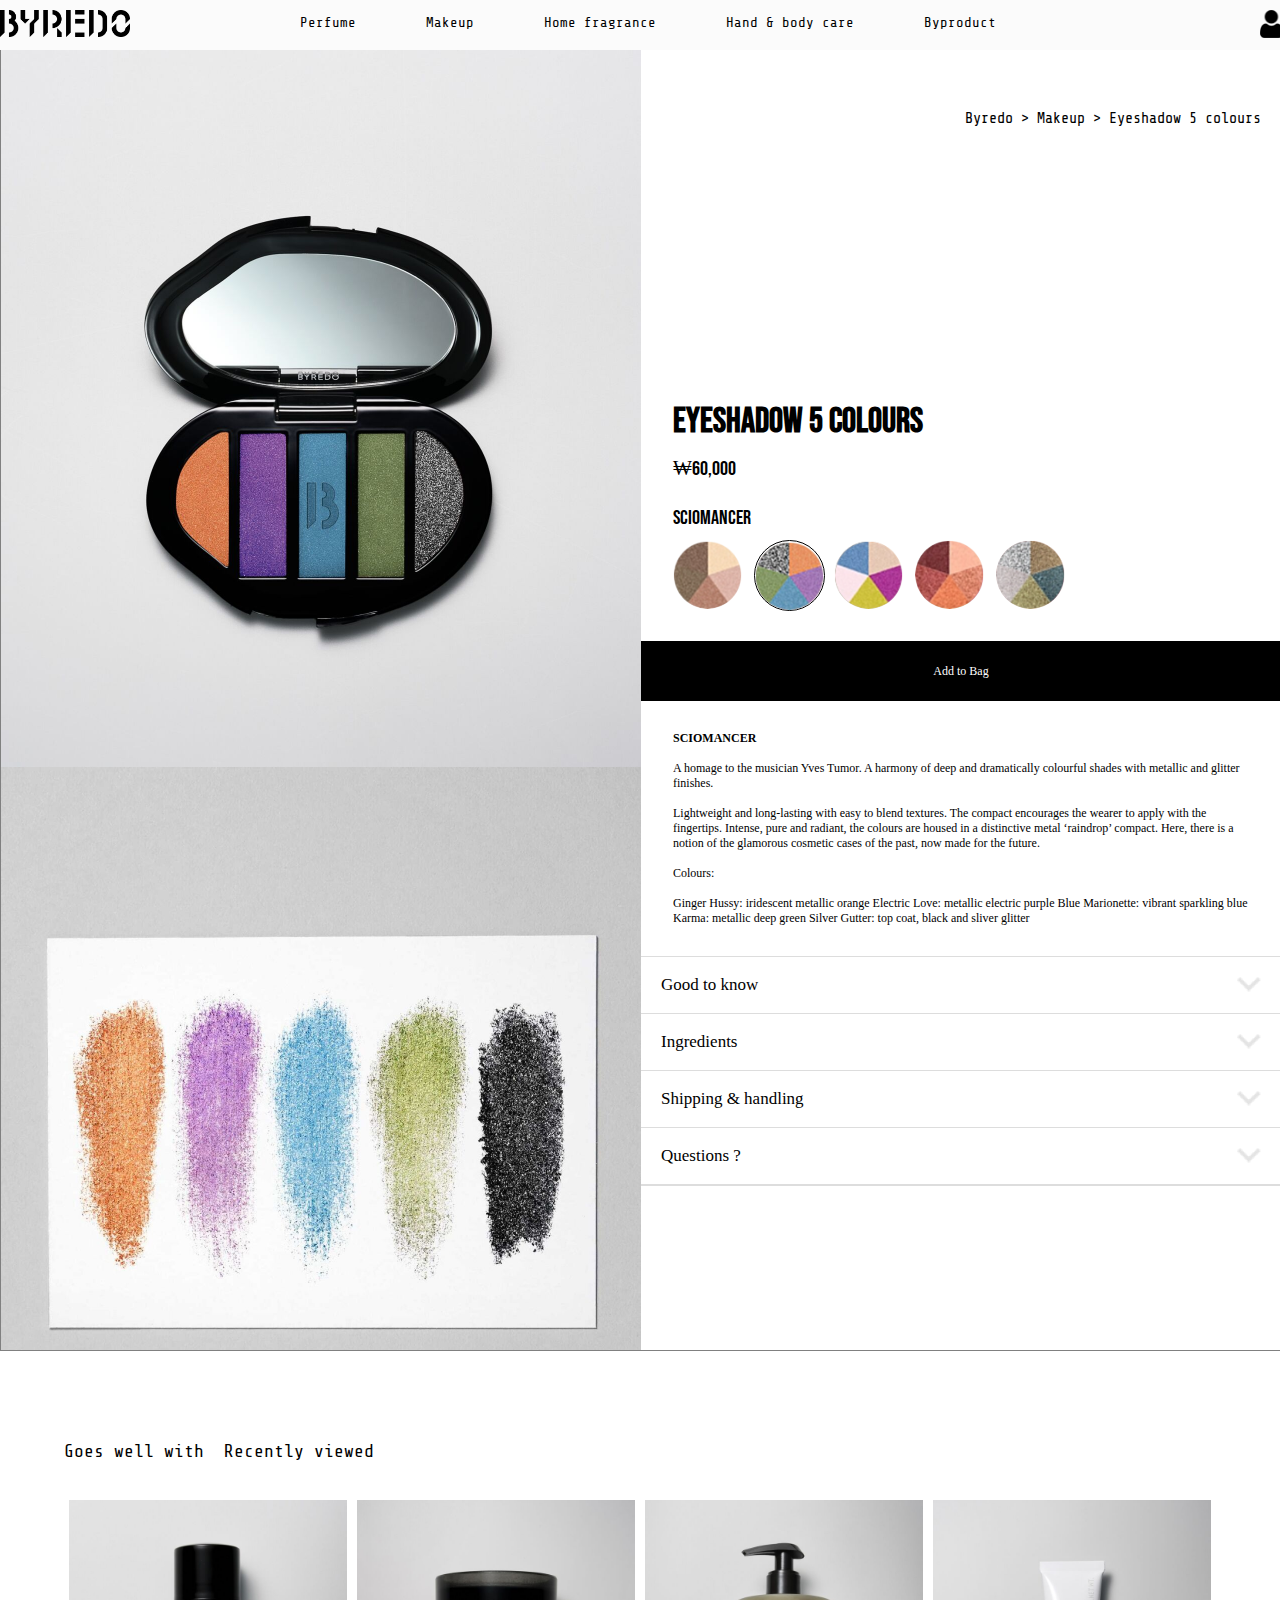
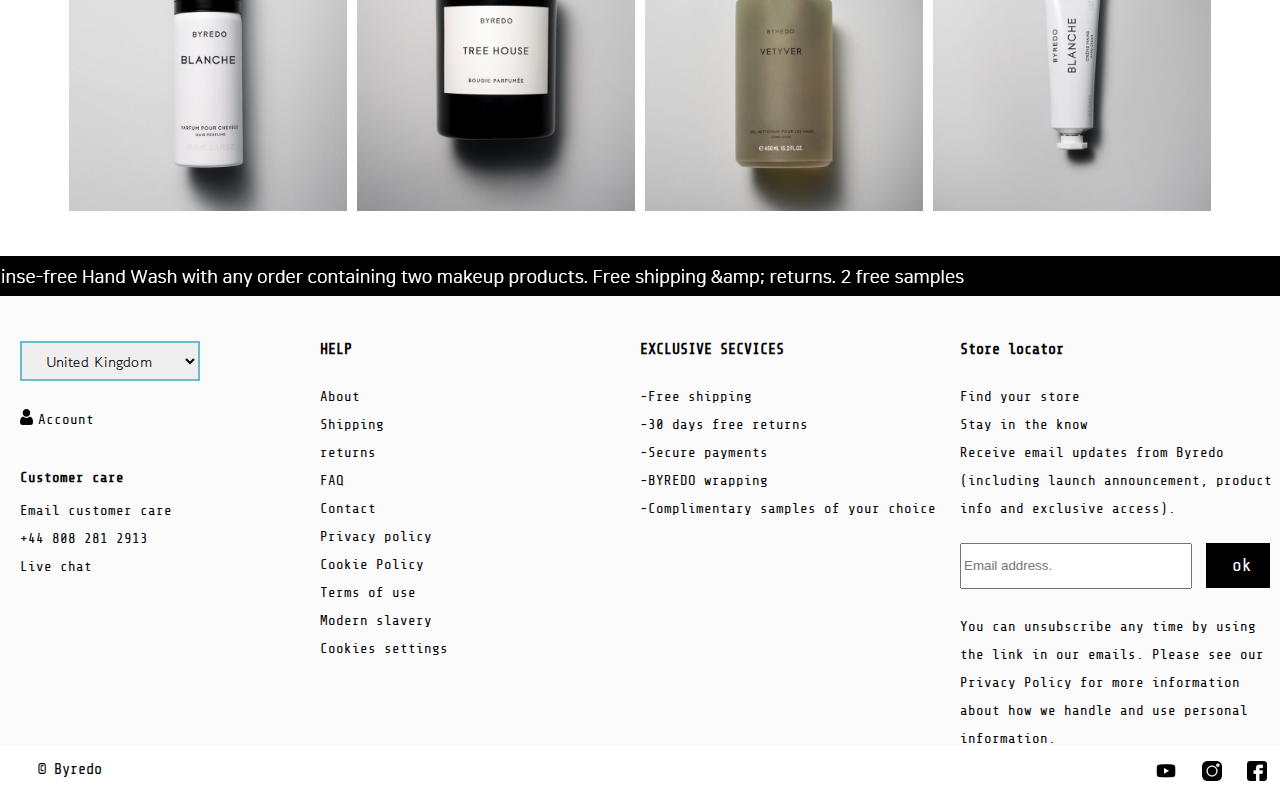
==== commit dcad41cf: "Update index2.html" ====
--- a/index2.html
+++ b/index2.html
@@ -490,7 +490,7 @@
                     Electric Love: metallic electric purple
                     Blue Marionette: vibrant sparkling blue
                     Karma: metallic deep green
-                    Silver Gutter: top coat, black and sliver glitter<br>
+                    Silver Gutter: top coat, black and sliver glitter<br><br><br>
 
 
                 </p>
@@ -776,4 +776,4 @@
 
 </body>
 
-</html>+</html>
--- a/maincss/main.css
+++ b/maincss/main.css
@@ -145,17 +145,31 @@
     background: #a6a6a6;
 }
 
-
-.cont1 .c2 .rnb nav > ul > li:nth-child(1) > ul li {
-    width: 40%;
+.cont1 .c2 .rnb nav > ul > li:nth-child(1) > ul{
+    width: 100%; 
+    overflow: auto;
+}
+
+
+.cont1 .c2 .rnb nav > ul > li:nth-child(1) > ul>li {
+    width: 20%;
     font-size: 13px;
     line-height: 1.5;
     padding-left: 20%;
-}
-
-.cont1 .c2 .rnb nav > ul > li:nth-child(1) > ul li span {
+    float: left;
+}
+
+.cont1 .c2 .rnb nav > ul > li:nth-child(1) > ul>li :nth-child(2n){
+    width: 20%;
+    font-size: 13px;
+    line-height: 1.5;
+    padding-right: 20%;
+}
+
+
+/*.cont1 .c2 .rnb nav > ul > li:nth-child(1) > ul li span {
     float: right;
-}
+}*/
 
 
 
--- a/maincss/media.css
+++ b/maincss/media.css
@@ -40,7 +40,17 @@
 .c1_m{display: none;}    
      
 .cont1>div{float:left; position: relative; width: 50%; height: 1300px;}  
-.cont1 .c2 .rnb nav > ul > li:nth-child(1)> ul li  {width: 80%; padding-left: 8%;}
+     
+.cont1 .c2 .rnb nav > ul > li:nth-child(1) > ul>li {
+    float: left;
+    padding-left: 15%;
+    width: 27%
+}
+
+.cont1 .c2 .rnb nav > ul > li:nth-child(1) > ul>li :nth-child(2n){
+    padding-right: 7%;
+}
+     
 .cont2 .tab ul {}     
      
      
